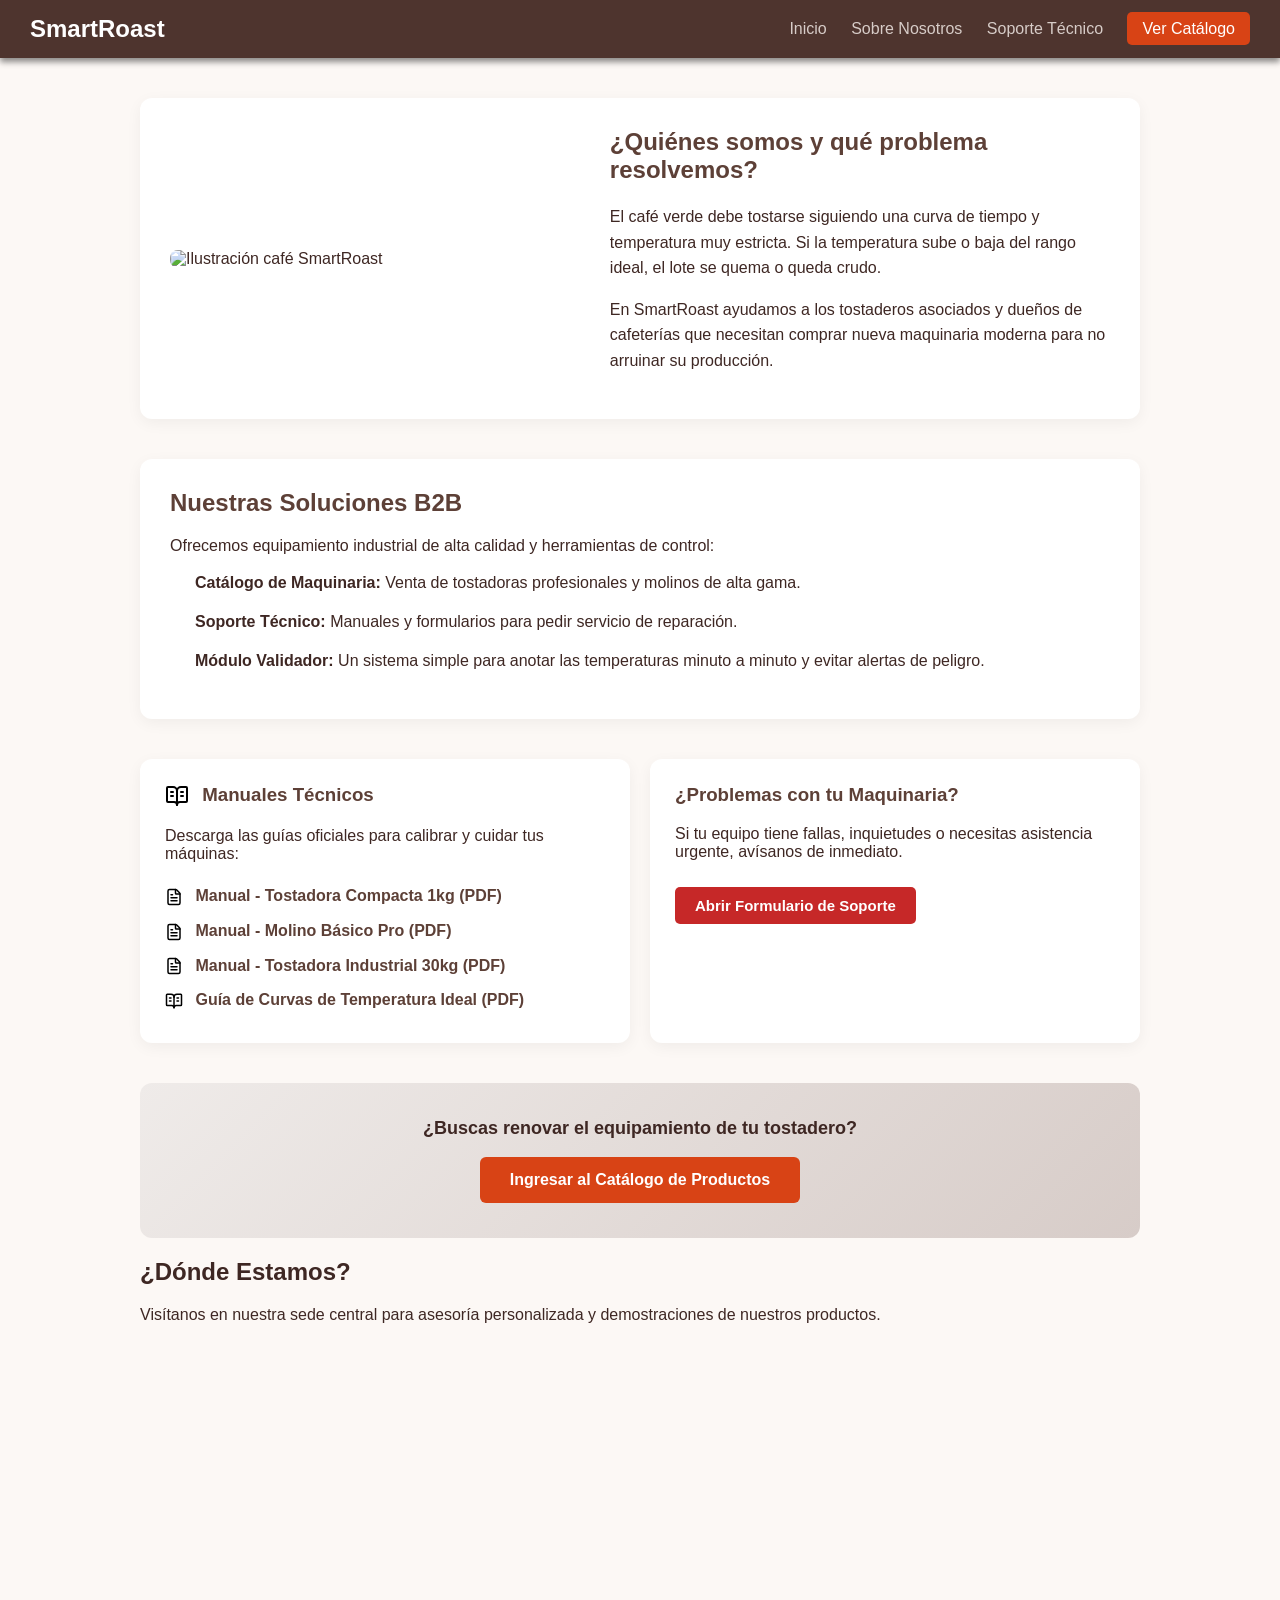
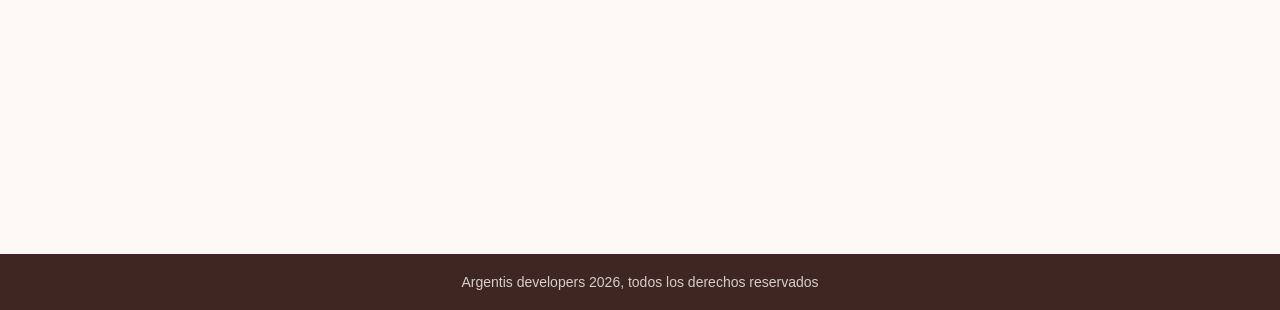
==== index.html @ 50609e7e "Merge pull request #20 from ivoferrermaster/enzo/dev" ====
<!DOCTYPE html>
<html lang="es">
<head>
    <meta charset="UTF-8">
    <meta name="viewport" content="width=device-width, initial-scale=1.0">
    <title>SmartRoast - Equipamiento B2B</title>
    <link rel="stylesheet" href="style/style.css">
    <link rel="stylesheet" href="Assets/components/comp.css">
</head>
<body>

    <div id="header-container"></div>

    <main class="contenedor-principal">
        <section class="caja-bienvenida" id="sobre-nosotros">
            <img src="../Assets/img/ilustracion.jpg" alt="Ilustración café SmartRoast">
            <div class="texto-bienvenida">
                <h2>¿Quiénes somos y qué problema resolvemos?</h2>
                <p>El café verde debe tostarse siguiendo una curva de tiempo y temperatura muy estricta. Si la temperatura sube o baja del rango ideal, el lote se quema o queda crudo.</p>
                <p>En SmartRoast ayudamos a los tostaderos asociados y dueños de cafeterías que necesitan comprar nueva maquinaria moderna para no arruinar su producción.</p>
            </div>
        </section>

        <section class="caja-soluciones">
            <h2>Nuestras Soluciones B2B</h2>
            <p>Ofrecemos equipamiento industrial de alta calidad y herramientas de control:</p>
            <ul class="lista-cafe">
                <li><b>Catálogo de Maquinaria:</b> Venta de tostadoras profesionales y molinos de alta gama.</li>
                <li><b>Soporte Técnico:</b> Manuales y formularios para pedir servicio de reparación.</li>
                <li><b>Módulo Validador:</b> Un sistema simple para anotar las temperaturas minuto a minuto y evitar alertas de peligro.</li>
            </ul>
        </section>

        <div class="fila-doble" id="soporte">
            <section class="caja-mediana">
                <h3>
                    <img src="Assets/svg/book-open.svg" class="icono-titulo" alt="Ícono Manuales"> 
                    Manuales Técnicos
                </h3>
                <p>Descarga las guías oficiales para calibrar y cuidar tus máquinas:</p>
                
                <a href="Assets/docs/manual_tostadora_1kg.pdf" download="Manual_Tostadora_Compacta_1kg.pdf" class="link-descarga">
                    <img src="Assets/svg/file-text.svg" class="icono-link" alt="Ícono Documento"> Manual - Tostadora Compacta 1kg (PDF)
                </a>
                <a href="Assets/docs/manual_molino_basico.pdf" download="Manual_Molino_Basico_Pro.pdf" class="link-descarga">
                    <img src="Assets/svg/file-text.svg" class="icono-link" alt="Ícono Documento"> Manual - Molino Básico Pro (PDF)
                </a>
                <a href="Assets/docs/manual_tostadora_30kg.pdf" download="Manual_Tostadora_Industrial_30kg.pdf" class="link-descarga">
                    <img src="Assets/svg/file-text.svg" class="icono-link" alt="Ícono Documento"> Manual - Tostadora Industrial 30kg (PDF)
                </a>
                <a href="Assets/docs/guia_curvas_tueste.pdf" download="Guia_Curvas_Tueste_Ideal.pdf" class="link-descarga">
                    <img src="Assets/svg/book-open.svg" class="icono-link" alt="Ícono Guía"> Guía de Curvas de Temperatura Ideal (PDF)
                </a>
            </section>

            <section class="caja-mediana">
                <h3>¿Problemas con tu Maquinaria?</h3>
                <p>Si tu equipo tiene fallas, inquietudes o necesitas asistencia urgente, avísanos de inmediato.</p>
                <a href="views/soporte.html">
                    <button class="boton-rojo">Abrir Formulario de Soporte</button>
                </a>
            </section>
        </div>

        <section class="caja-inferior">
            <p>¿Buscas renovar el equipamiento de tu tostadero?</p>
            <a href="views/catalogo.html">
                <button class="boton-naranja">Ingresar al Catálogo de Productos</button>
            </a>
        </section>
         <section id ="Ubicacion">
            <h2>¿Dónde Estamos?</h2>
            <p>Visítanos en nuestra sede central para asesoría personalizada y demostraciones de nuestros productos.</p>
           
              <iframe src="https://www.google.com/maps/embed?pb=!1m18!1m12!1m3!1d3377.175160514869!2d-64.10643972501724!3d-32.172551033211626!2m3!1f0!2f0!3f0!3m2!1i1024!2i768!4f13.1!3m3!1m2!1s0x95cd6f26560ee225%3A0x864308f0a1cb0326!2sHilario%20Cuadros%20443%2C%20X5850%20R%C3%ADo%20Tercero%2C%20C%C3%B3rdoba!5e0!3m2!1ses!2sar!4v1781736640320!5m2!1ses!2sar" width="600" height="450" style="border:0;" allowfullscreen="" loading="lazy" referrerpolicy="no-referrer-when-downgrade"></iframe>
            
        </section>
    </main>

    <div id="footer-container"></div>

    <script src="script.js"></script>
    <script>
        inyectarComponente('header-container', 'Assets/components/headerout.html');
        inyectarComponente('footer-container', 'Assets/components/footer.html');
    </script>
</body>
</html>
---- style/style.css ----
body {
    font-family: 'Segoe UI', Tahoma, Geneva, Verdana, sans-serif;
    margin: 0;
    padding: 0;
    background-color: #fcf8f5;
    color: #3e2723;
}

.contenedor-principal {
    max-width: 1000px;
    margin: 40px auto;
    padding: 0 20px;
}

.icono-titulo {
    width: 24px;
    height: 24px;
    vertical-align: middle; 
    margin-right: 8px;     
}

.icono-link {
    width: 18px;
    height: 18px;
    vertical-align: middle;
    margin-right: 8px;      
}

.caja-bienvenida {
    display: flex;
    align-items: center;
    gap: 40px;
    background-color: white;
    padding: 30px;
    border-radius: 12px;
    box-shadow: 0 4px 15px rgba(0,0,0,0.05);
    margin-bottom: 40px;
}
.caja-bienvenida img {
    max-width: 400px;
    width: 100%;
    height: auto;
    border-radius: 8px;
}

.caja-inferior {
    text-align: center;
    background: linear-gradient(135deg, #efebe9 0%, #d7ccc8 100%);
    padding: 35px;
    border-radius: 12px;
}
.caja-inferior p {
    font-size: 18px;
    font-weight: bold;
    margin-top: 0;
}

.caja-mediana {
    flex: 1;
    background-color: white;
    padding: 25px;
    border-radius: 12px;
    box-shadow: 0 4px 15px rgba(0,0,0,0.05);
}

.texto-bienvenida h2, .caja-soluciones h2, .caja-mediana h3 {
    margin-top: 0;
    color: #5d4037;
}

.texto-bienvenida p {
    line-height: 1.6;
    font-size: 16px;
}
.caja-soluciones {
    background-color: white;
    padding: 30px;
    border-radius: 12px;
    box-shadow: 0 4px 15px rgba(0,0,0,0.05);
    margin-bottom: 40px;
}

.lista-cafe {
    list-style: none;
    padding: 0;
}
.lista-cafe li {
    margin-bottom: 15px;
    padding-left: 25px;
    line-height: 1.5;
}

.link-descarga {
    display: block;
    color: #5d4037;
    padding: 8px 0;
    text-decoration: none;
    font-weight: bold;
}

.link-descarga:hover {
    color: #d84315;
}

.fila-doble {
    display: flex;
    gap: 20px;
    margin-bottom: 40px;
}

.titulo, .centrar-texto {
    text-align: center;
    margin-top: 0;
}
.subtitulo {
    text-align: center;
    color: #5d4037;
    margin-bottom: 40px;
}

.boton-naranja {
    background-color: #d84315;
    color: white;
    border: none;
    padding: 14px 30px;
    font-size: 16px;
    font-weight: bold;
    border-radius: 6px;
    cursor: pointer;
}

.boton-naranja:hover {
    background-color: #bf360c;
}

.boton-rojo {
    background-color: #c62828;
    color: white;
    border: none;
    padding: 10px 20px;
    font-size: 15px;
    font-weight: bold;
    border-radius: 5px;
    cursor: pointer;
    margin-top: 10px;
}
.boton-rojo:hover {
    background-color: #b71c1c;
}
---- Assets/components/comp.css ----
.barra-superior {
    background-color: #4e342e;
    color: white;
    padding: 15px 30px;
    display: flex;
    justify-content: space-between;
    align-items: center;
    box-shadow: 0 4px 6px rgba(0, 0, 0, 0.452);
}
.marca {
    display: flex;
    align-items: center;
    gap: 15px;
}
.marca img {
    width: 50px;
    height: auto;
}
.marca h1 {
    margin: 0;
    font-size: 24px;
}
.menu a {
    color: #d7ccc8;
    text-decoration: none;
    margin-left: 20px;
    font-weight: 500;
}
.menu a:hover {
    color: white;
}
.menu-boton {
    background-color: #d84315;
    color: white !important;
    padding: 8px 15px;
    border-radius: 5px;
}
.pie-pagina {
    background-color: #3e2723;
    color: #d7ccc8;
    text-align: center;
    padding: 20px;
    margin-top: 60px;
    font-size: 14px;
}
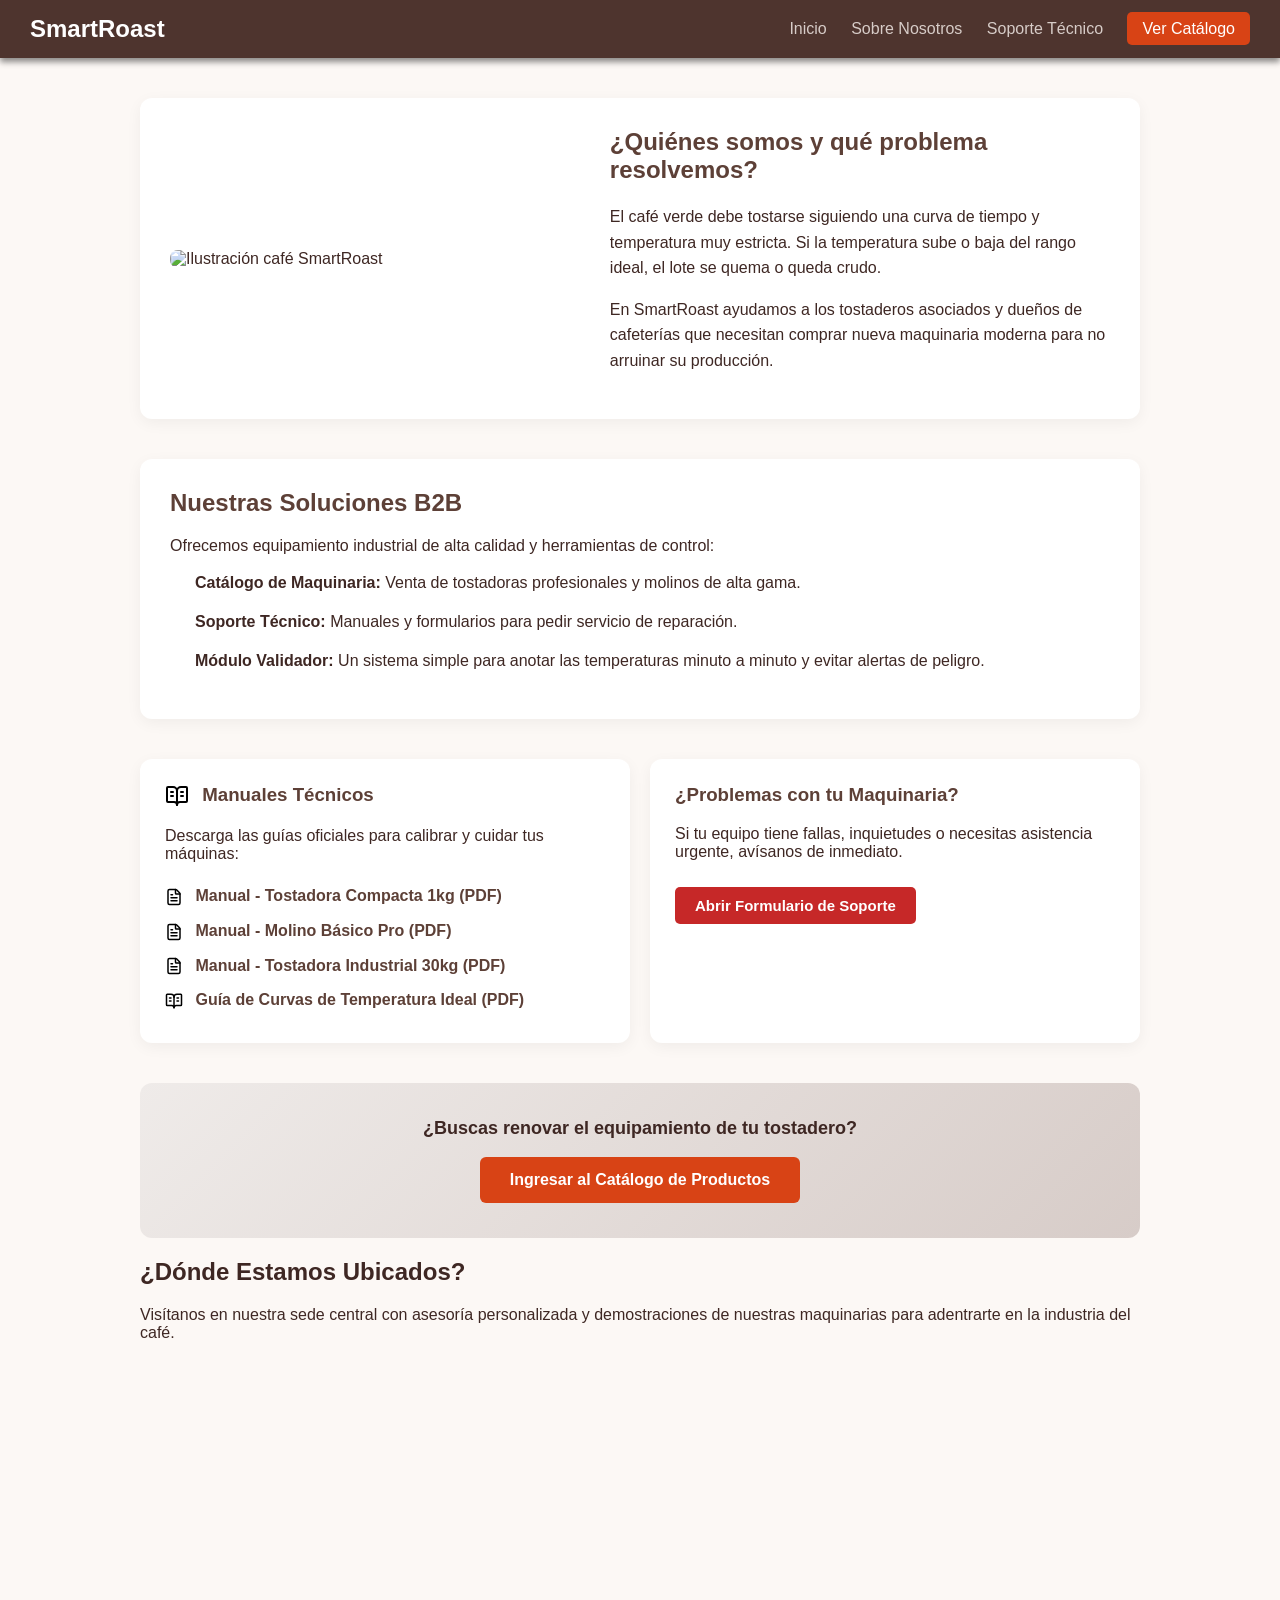
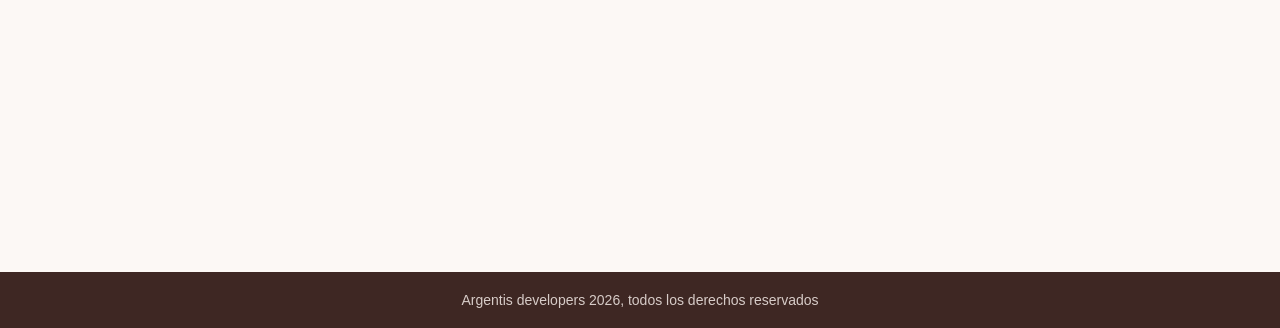
==== commit 12c7884d: "task-413: add: se embebio mapa de la supuesta ubicacion de la sede" ====
--- a/index.html
+++ b/index.html
@@ -13,7 +13,7 @@
 
     <main class="contenedor-principal">
         <section class="caja-bienvenida" id="sobre-nosotros">
-            <img src="../Assets/img/ilustracion.jpg" alt="Ilustración café SmartRoast">
+            <img src="Assets/img/ilustracion.jpg" alt="Ilustración café SmartRoast">
             <div class="texto-bienvenida">
                 <h2>¿Quiénes somos y qué problema resolvemos?</h2>
                 <p>El café verde debe tostarse siguiendo una curva de tiempo y temperatura muy estricta. Si la temperatura sube o baja del rango ideal, el lote se quema o queda crudo.</p>
@@ -69,8 +69,8 @@
             </a>
         </section>
          <section id ="Ubicacion">
-            <h2>¿Dónde Estamos?</h2>
-            <p>Visítanos en nuestra sede central para asesoría personalizada y demostraciones de nuestros productos.</p>
+            <h2>¿Dónde Estamos Ubicados?</h2>
+            <p>Visítanos en nuestra sede central con asesoría personalizada y demostraciones de nuestras maquinarias para adentrarte en la industria del café.</p>
            
               <iframe src="https://www.google.com/maps/embed?pb=!1m18!1m12!1m3!1d3377.175160514869!2d-64.10643972501724!3d-32.172551033211626!2m3!1f0!2f0!3f0!3m2!1i1024!2i768!4f13.1!3m3!1m2!1s0x95cd6f26560ee225%3A0x864308f0a1cb0326!2sHilario%20Cuadros%20443%2C%20X5850%20R%C3%ADo%20Tercero%2C%20C%C3%B3rdoba!5e0!3m2!1ses!2sar!4v1781736640320!5m2!1ses!2sar" width="600" height="450" style="border:0;" allowfullscreen="" loading="lazy" referrerpolicy="no-referrer-when-downgrade"></iframe>
             
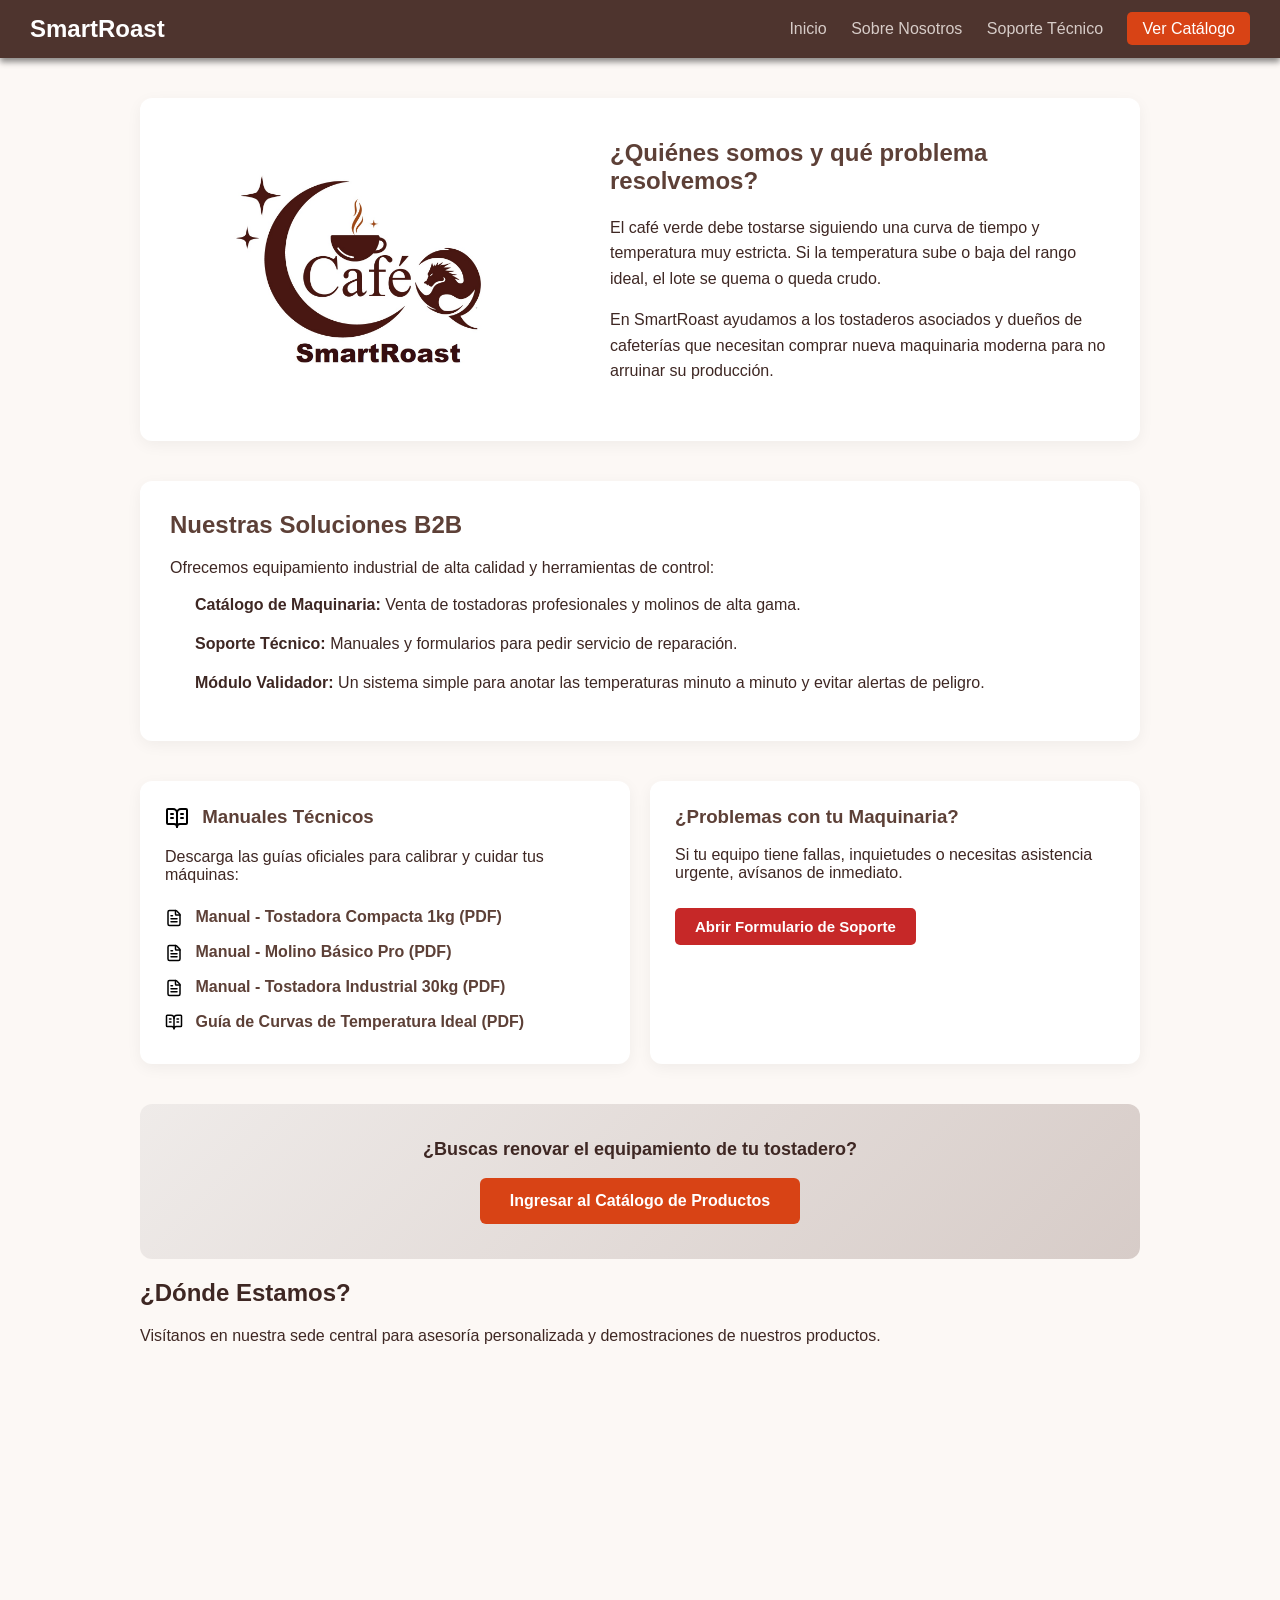
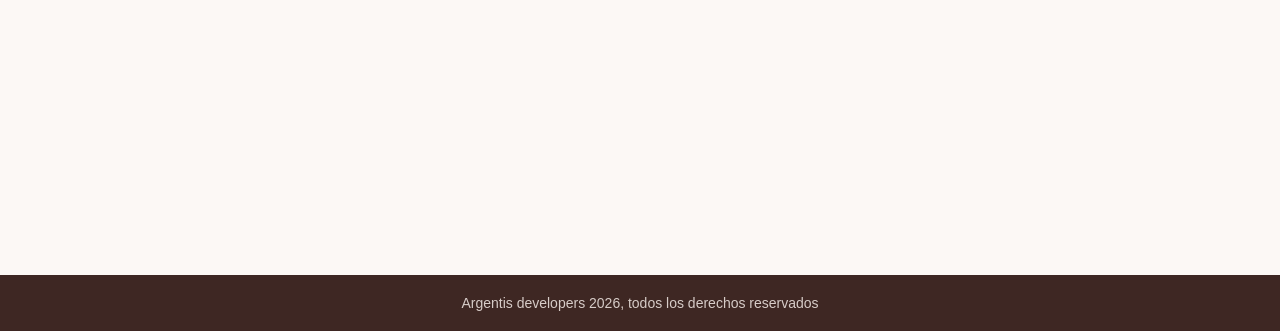
==== commit 32cc2684: "Merge branch 'main' into bruno/dev" ====
--- a/index.html
+++ b/index.html
@@ -13,7 +13,7 @@
 
     <main class="contenedor-principal">
         <section class="caja-bienvenida" id="sobre-nosotros">
-            <img src="Assets/img/ilustracion.jpg" alt="Ilustración café SmartRoast">
+            <img src="../Assets/img/ilustracion.jpg" alt="Ilustración café SmartRoast">
             <div class="texto-bienvenida">
                 <h2>¿Quiénes somos y qué problema resolvemos?</h2>
                 <p>El café verde debe tostarse siguiendo una curva de tiempo y temperatura muy estricta. Si la temperatura sube o baja del rango ideal, el lote se quema o queda crudo.</p>
@@ -69,8 +69,8 @@
             </a>
         </section>
          <section id ="Ubicacion">
-            <h2>¿Dónde Estamos Ubicados?</h2>
-            <p>Visítanos en nuestra sede central con asesoría personalizada y demostraciones de nuestras maquinarias para adentrarte en la industria del café.</p>
+            <h2>¿Dónde Estamos?</h2>
+            <p>Visítanos en nuestra sede central para asesoría personalizada y demostraciones de nuestros productos.</p>
            
               <iframe src="https://www.google.com/maps/embed?pb=!1m18!1m12!1m3!1d3377.175160514869!2d-64.10643972501724!3d-32.172551033211626!2m3!1f0!2f0!3f0!3m2!1i1024!2i768!4f13.1!3m3!1m2!1s0x95cd6f26560ee225%3A0x864308f0a1cb0326!2sHilario%20Cuadros%20443%2C%20X5850%20R%C3%ADo%20Tercero%2C%20C%C3%B3rdoba!5e0!3m2!1ses!2sar!4v1781736640320!5m2!1ses!2sar" width="600" height="450" style="border:0;" allowfullscreen="" loading="lazy" referrerpolicy="no-referrer-when-downgrade"></iframe>
             
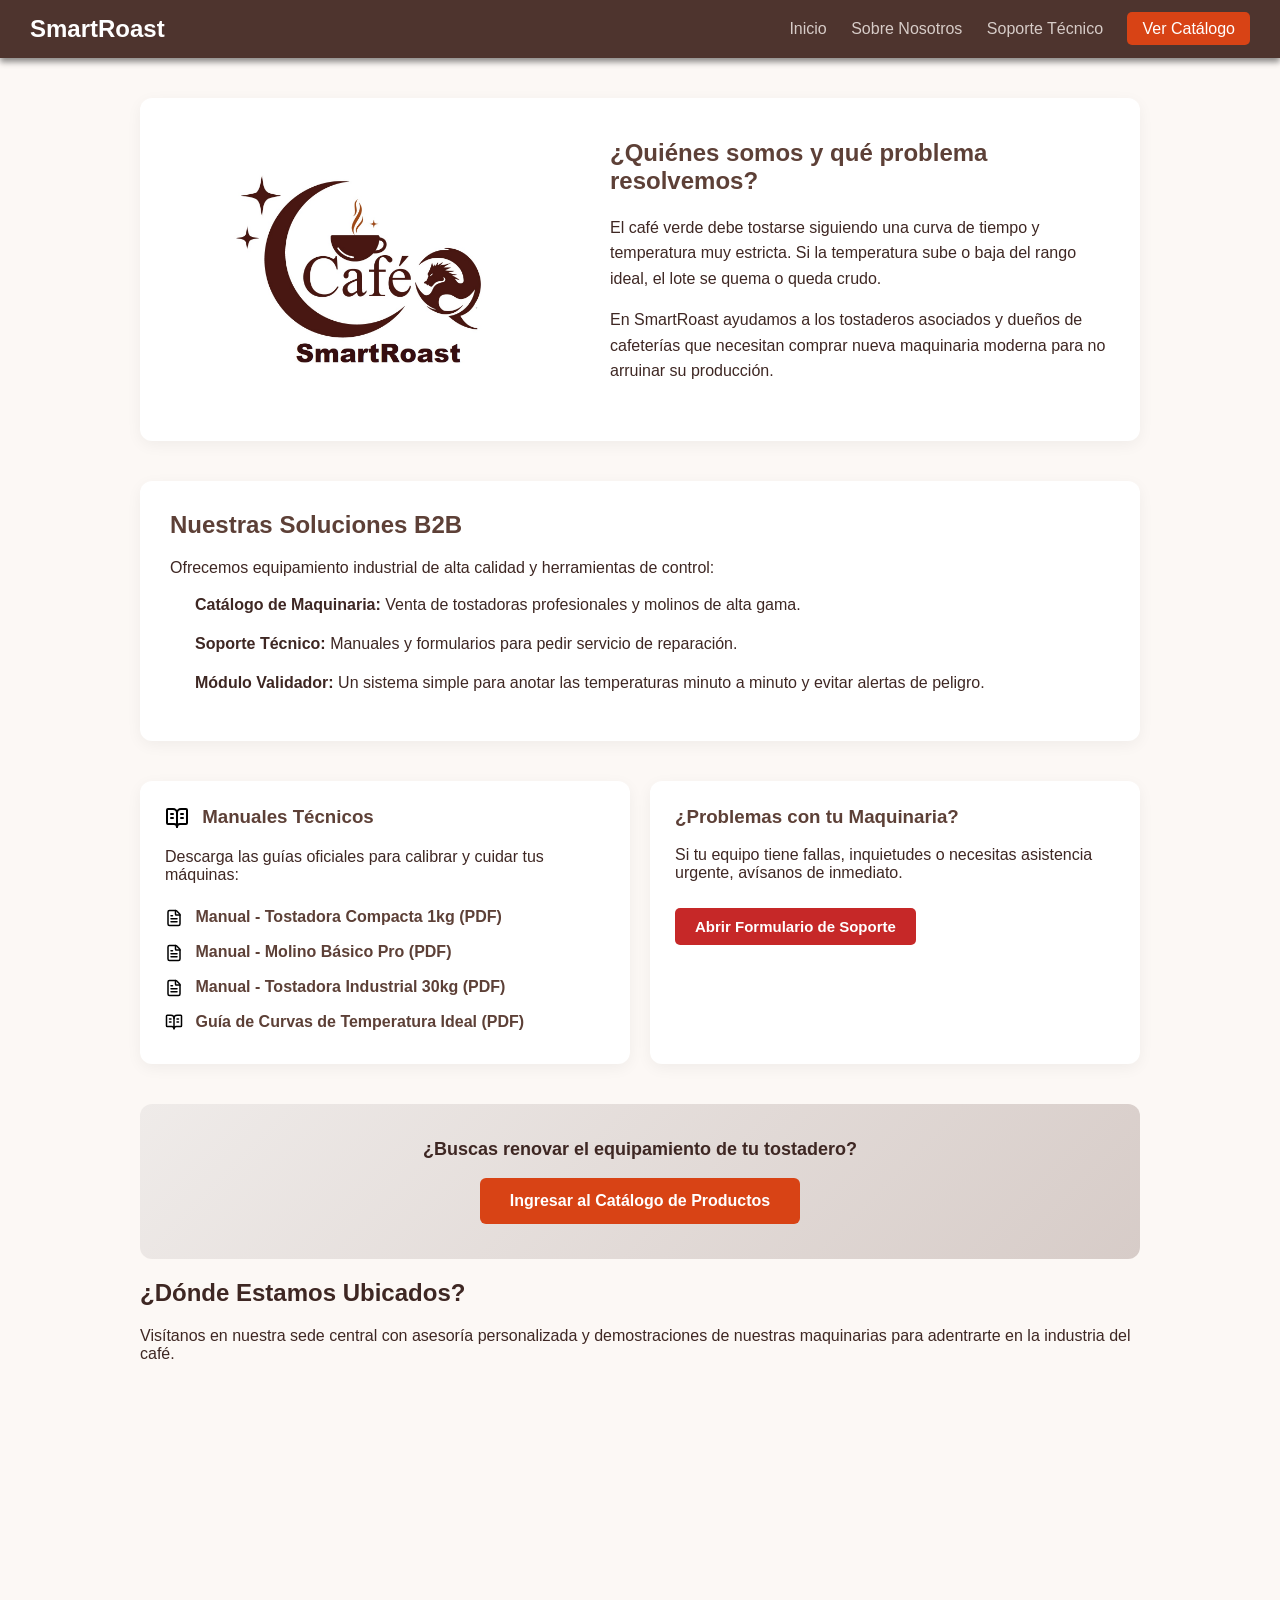
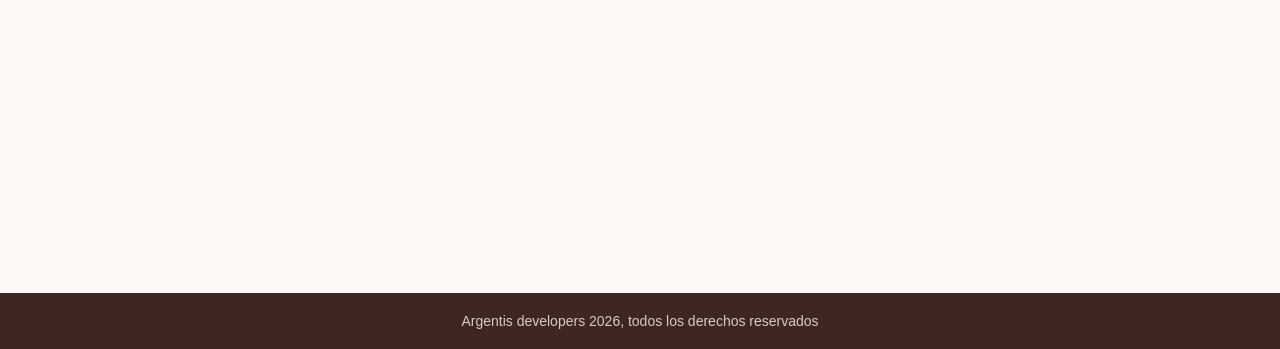
==== commit 2cd6fb51: "Merge pull request #23 from ivoferrermaster/enzo/dev task-413: add: se embebio mapa de la supuesta u" ====
--- a/index.html
+++ b/index.html
@@ -69,8 +69,8 @@
             </a>
         </section>
          <section id ="Ubicacion">
-            <h2>¿Dónde Estamos?</h2>
-            <p>Visítanos en nuestra sede central para asesoría personalizada y demostraciones de nuestros productos.</p>
+            <h2>¿Dónde Estamos Ubicados?</h2>
+            <p>Visítanos en nuestra sede central con asesoría personalizada y demostraciones de nuestras maquinarias para adentrarte en la industria del café.</p>
            
               <iframe src="https://www.google.com/maps/embed?pb=!1m18!1m12!1m3!1d3377.175160514869!2d-64.10643972501724!3d-32.172551033211626!2m3!1f0!2f0!3f0!3m2!1i1024!2i768!4f13.1!3m3!1m2!1s0x95cd6f26560ee225%3A0x864308f0a1cb0326!2sHilario%20Cuadros%20443%2C%20X5850%20R%C3%ADo%20Tercero%2C%20C%C3%B3rdoba!5e0!3m2!1ses!2sar!4v1781736640320!5m2!1ses!2sar" width="600" height="450" style="border:0;" allowfullscreen="" loading="lazy" referrerpolicy="no-referrer-when-downgrade"></iframe>
             
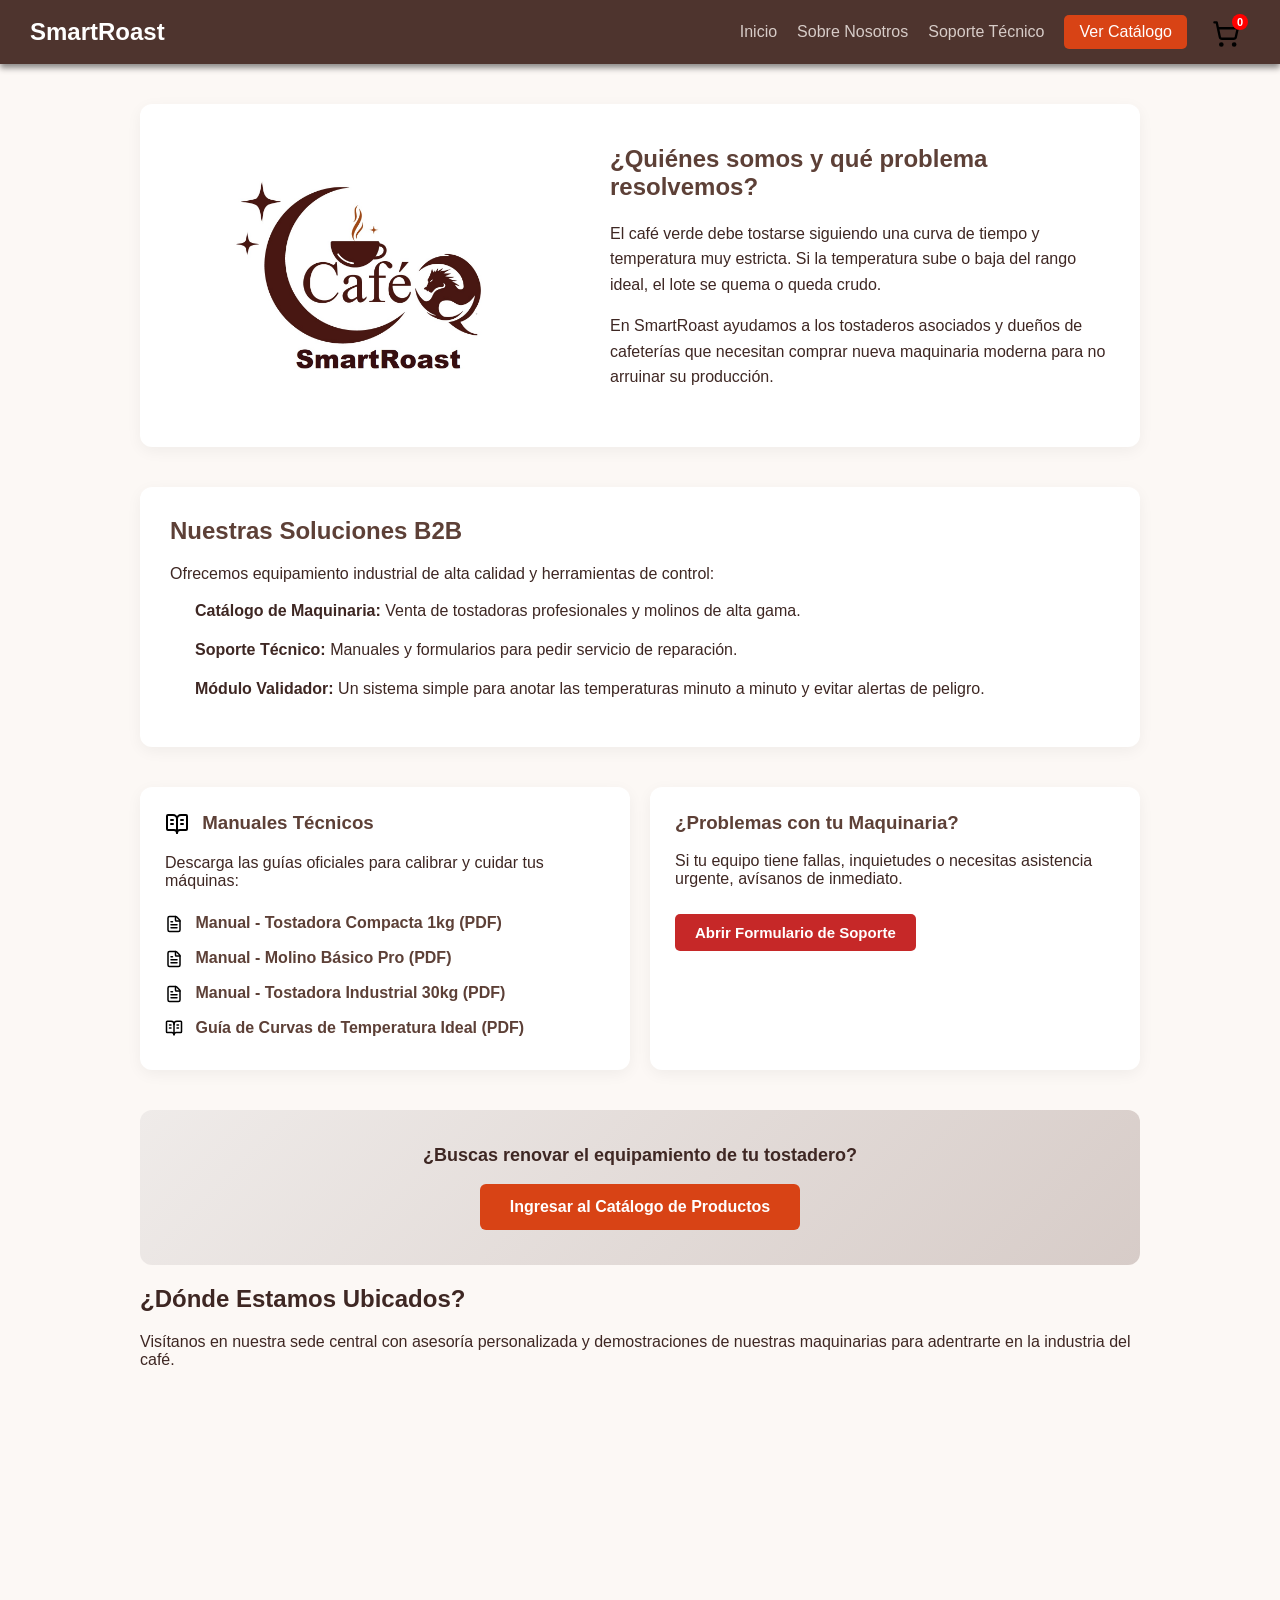
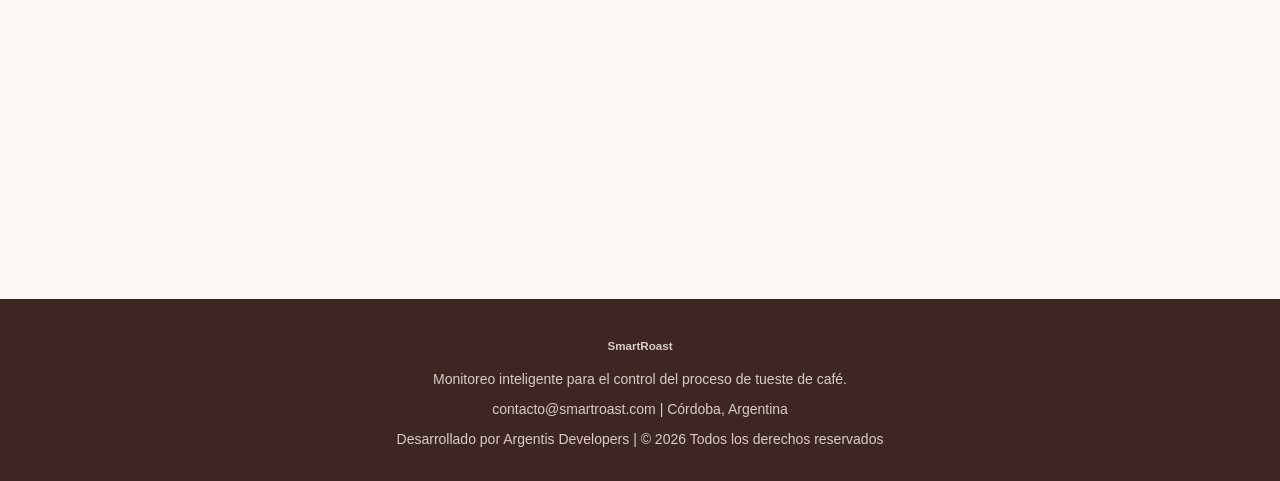
==== commit 20e0d979: "Task-417: Add: Se agregó funcionalidad al carrito y un archivo carrito.js" ====
--- a/index.html
+++ b/index.html
@@ -6,6 +6,7 @@
     <title>SmartRoast - Equipamiento B2B</title>
     <link rel="stylesheet" href="style/style.css">
     <link rel="stylesheet" href="Assets/components/comp.css">
+    <link rel="stylesheet" href="../style/Carrito.css">
 </head>
 <body>
 
--- a/Assets/components/comp.css
+++ b/Assets/components/comp.css
@@ -20,10 +20,15 @@
     margin: 0;
     font-size: 24px;
 }
+.menu{
+    display: flex;
+    align-items: center;
+    gap: 20px;
+}
 .menu a {
     color: #d7ccc8;
     text-decoration: none;
-    margin-left: 20px;
+    margin-left: 0px;
     font-weight: 500;
 }
 .menu a:hover {
--- a/style/Carrito.css
+++ b/style/Carrito.css
@@ -0,0 +1,127 @@
+.icono-carrito{
+    position: fixed;
+    top: 2px;
+    right: 10px;
+    background: #b22222;
+    color: white;
+    padding: 10px 15px;
+    border-radius: 30px;
+    cursor: pointer;
+    z-index: 1000;
+}
+
+.btn-carrito{
+    width: 62%;
+    margin-top: 10px;
+    background: #c62828;
+    color: white;
+    font-size: 15px;
+    font-weight: bold;
+    border: none;
+    padding: 10px;
+    cursor: pointer;
+    border-radius: 5px;
+}
+
+.carrito-header{
+    display:flex;
+    justify-content:space-between;
+    align-items:center;
+}
+
+#lista-carrito{
+    list-style:none;
+    padding:0;
+}
+
+#lista-carrito li{
+    padding:10px 0;
+    border-bottom:1px solid #ddd;
+}
+.icono-carrito{
+    position:relative;
+    display: flex;
+    align-items: center;
+    cursor: pointer;
+    background: transparent;
+    padding: 0;
+    margin-left: 15px;
+}
+
+.icono-carrito img{
+    width: 28px;
+    height: 28px;
+    background: transparent;
+}
+
+#contador-carrito{
+    position: absolute;
+    top: -6px;
+    right: -8px;
+    background: red;
+    color: white;
+    border-radius: 50%;
+    width: 16px;
+    height: 16px;
+    font-size: 11px;
+    display: flex;
+    justify-content: center;
+    align-items: center;
+    font-weight: bold;
+}
+.barra-superior{
+    display: flex;
+    justify-content: space-between;
+    align-items: center;
+}
+.carrito{
+    display: none;
+    position: fixed;
+    inset: 0;
+    background: rgba(0,0,0,.5);
+
+    justify-content: center;
+    align-items: center;
+
+    z-index: 1000;
+}
+
+.carrito-contenido{
+    width: 500px;
+    background: white;
+    border-radius: 10px;
+    padding: 20px;
+    max-height: 80vh;
+    overflow-y: auto;
+}
+
+.carrito-header{
+    display: flex;
+    justify-content: space-between;
+    align-items: center;
+}
+
+.carrito-header button{
+    background: red;
+    color: white;
+    border: none;
+    padding: 8px 12px;
+    cursor: pointer;
+}
+
+#lista-carrito{
+    margin-top:20px;
+    list-style:none;
+    padding:0;
+}
+
+#lista-carrito li{
+    padding:10px;
+    border-bottom:1px solid #ddd;
+}
+.btn-eliminar{
+    background: none;
+    border: none;
+    cursor: pointer;
+    font-size: 20px;
+}
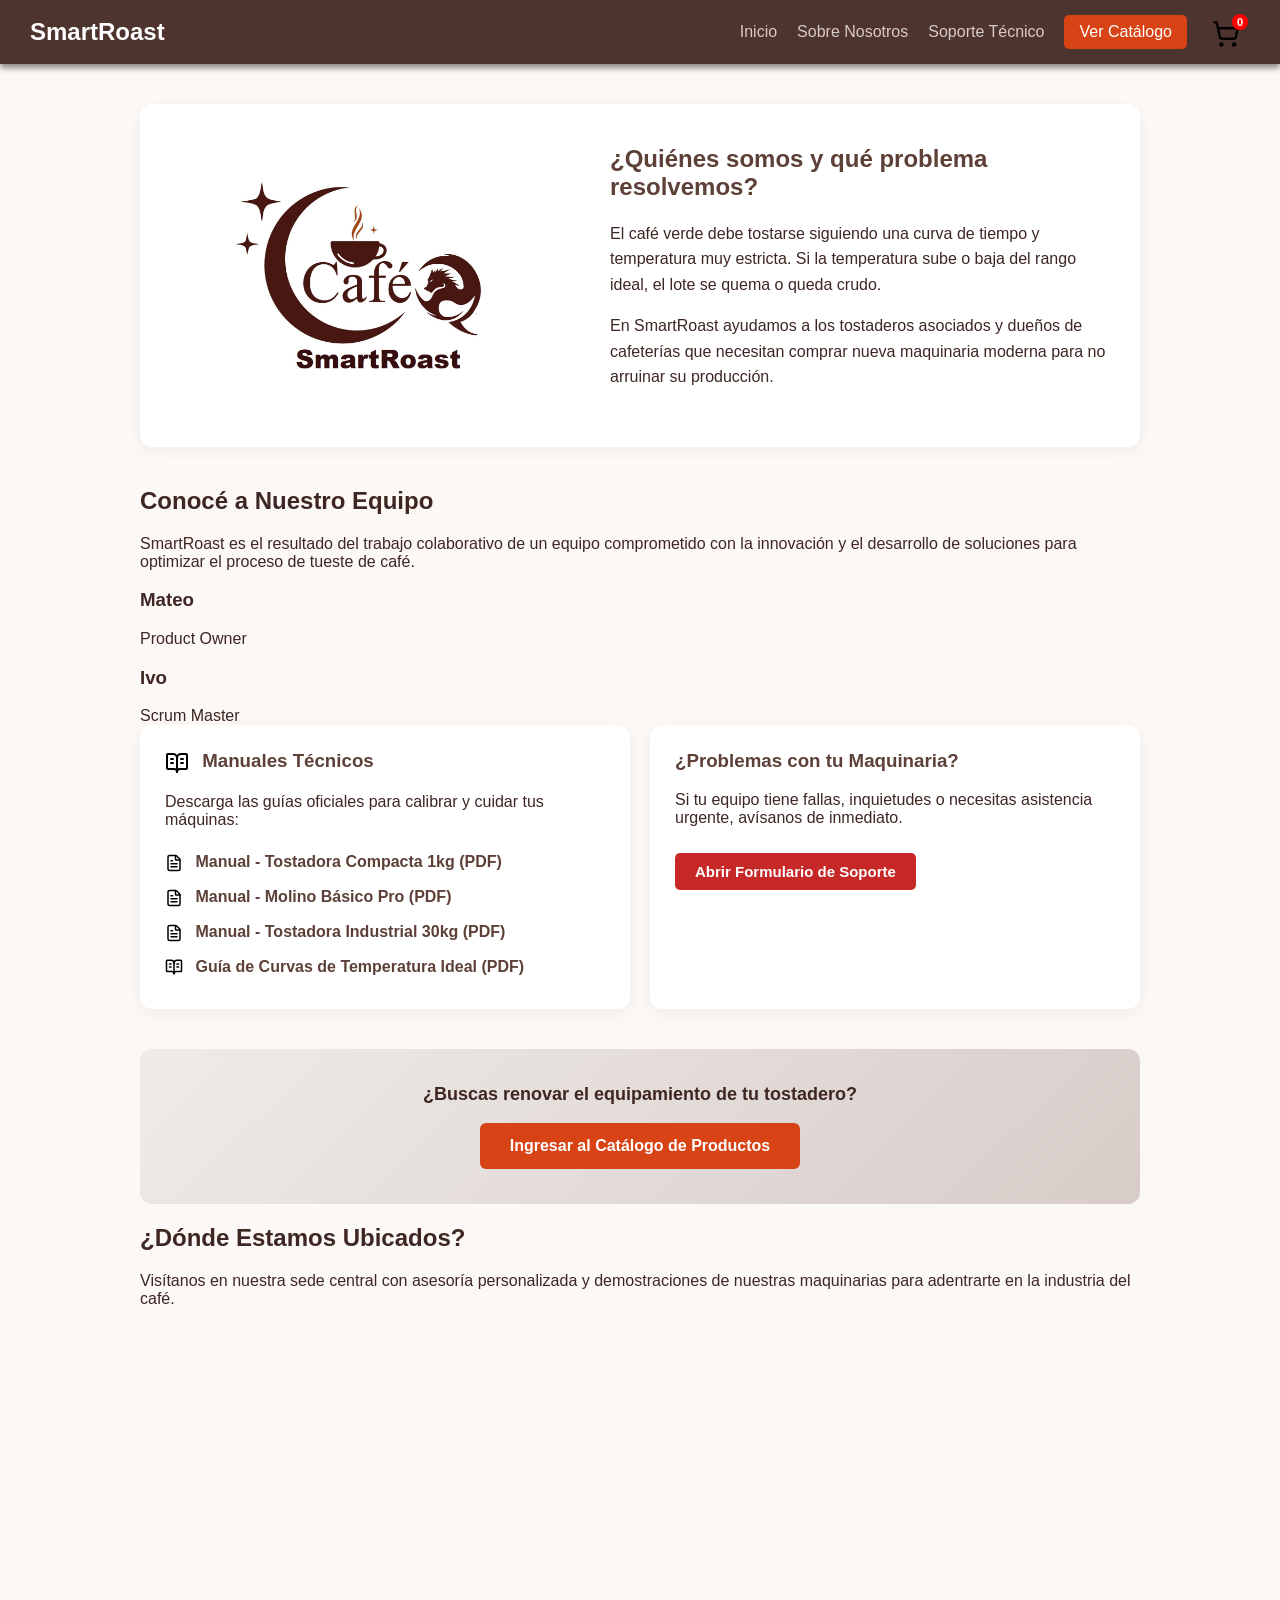
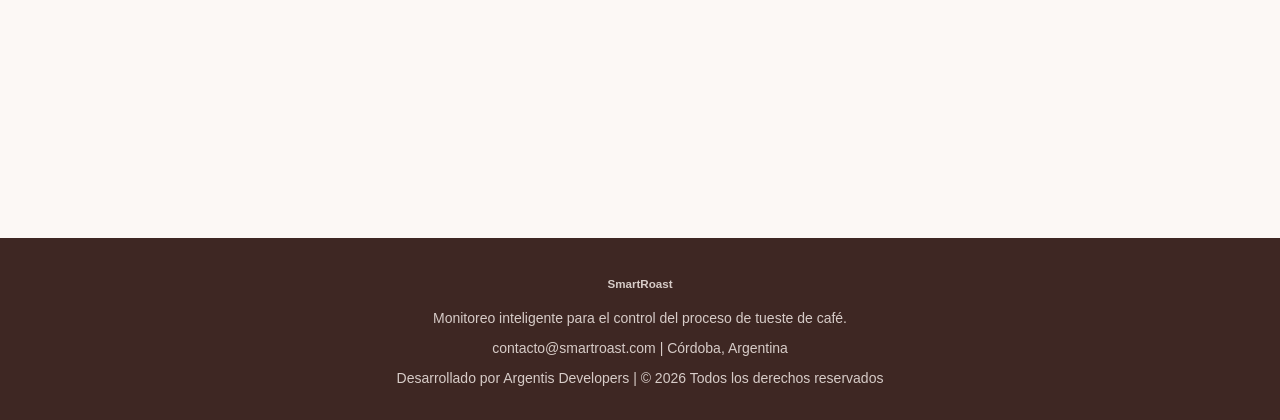
==== commit 09dd8c39: "task-418: add: se creo nueva seccion dentro de ind" ====
--- a/index.html
+++ b/index.html
@@ -21,17 +21,31 @@
                 <p>En SmartRoast ayudamos a los tostaderos asociados y dueños de cafeterías que necesitan comprar nueva maquinaria moderna para no arruinar su producción.</p>
             </div>
         </section>
+        
+        
+        <section class="caja-equipo">
+    <h2>Conocé a Nuestro Equipo</h2>
 
-        <section class="caja-soluciones">
-            <h2>Nuestras Soluciones B2B</h2>
-            <p>Ofrecemos equipamiento industrial de alta calidad y herramientas de control:</p>
-            <ul class="lista-cafe">
-                <li><b>Catálogo de Maquinaria:</b> Venta de tostadoras profesionales y molinos de alta gama.</li>
-                <li><b>Soporte Técnico:</b> Manuales y formularios para pedir servicio de reparación.</li>
-                <li><b>Módulo Validador:</b> Un sistema simple para anotar las temperaturas minuto a minuto y evitar alertas de peligro.</li>
-            </ul>
-        </section>
+    <p>
+        SmartRoast es el resultado del trabajo colaborativo de un equipo
+        comprometido con la innovación y el desarrollo de soluciones para
+        optimizar el proceso de tueste de café.
+    </p>
 
+    <div class="fila-superior">
+        <div class="team-card">
+            <h3>Mateo</h3>
+            <span>Product Owner</span>
+        </div>
+    </div>
+
+    <div class="fila-superior">
+        <div class="team-card">
+            <h3>Ivo</h3>
+            <span>Scrum Master</span>
+        </div>
+    </div>
+</section>
         <div class="fila-doble" id="soporte">
             <section class="caja-mediana">
                 <h3>
--- a/Assets/components/comp.css
+++ b/Assets/components/comp.css
@@ -40,6 +40,14 @@
     padding: 8px 15px;
     border-radius: 5px;
 }
+
+.menu-boton:hover{
+    background-color: #d84215c4;
+    border-left: 5px solid #d84315;
+    transform: translateX(1px);
+    box-shadow: 0 4px 10px rgba(0, 0, 0, 0.15);
+
+}
 .pie-pagina {
     background-color: #3e2723;
     color: #d7ccc8;
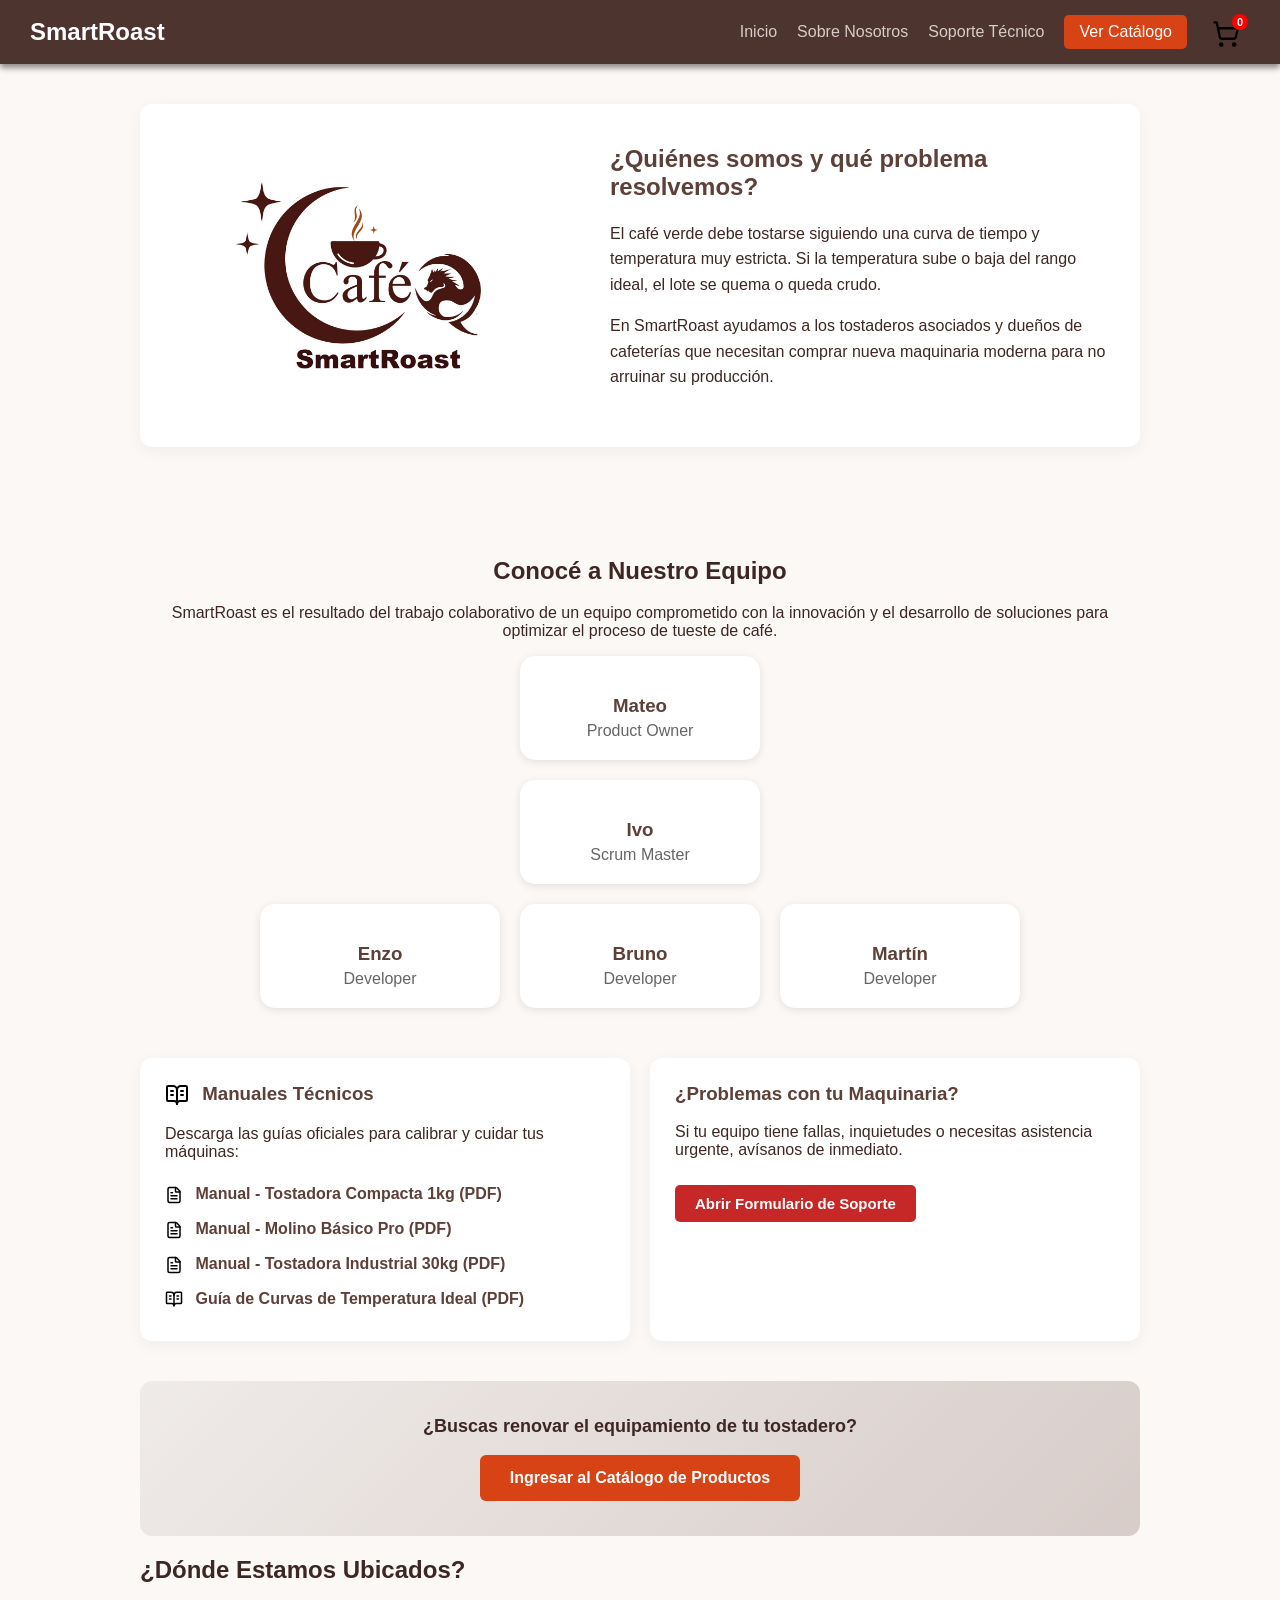
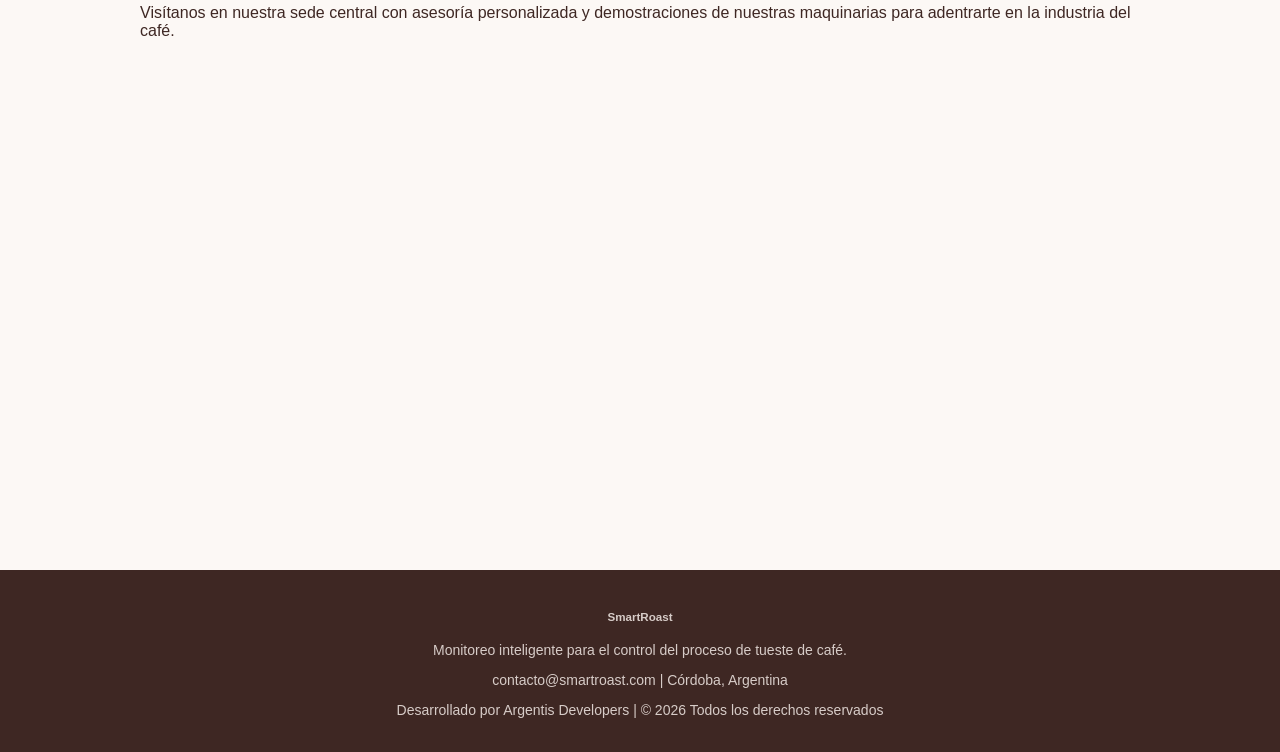
==== commit 7cd23475: "task-420: add: complete las cards del equipo con el css" ====
--- a/index.html
+++ b/index.html
@@ -43,6 +43,23 @@
         <div class="team-card">
             <h3>Ivo</h3>
             <span>Scrum Master</span>
+        </div>
+    </div>
+
+    <div class="team-container">
+        <div class="team-card">
+            <h3>Enzo</h3>
+            <span>Developer</span>
+        </div>
+
+        <div class="team-card">
+            <h3>Bruno</h3>
+            <span>Developer</span>
+        </div>
+
+        <div class="team-card">
+            <h3>Martín</h3>
+            <span>Developer</span>
         </div>
     </div>
 </section>
--- a/style/style.css
+++ b/style/style.css
@@ -147,3 +147,38 @@
 .boton-rojo:hover {
     background-color: #b71c1c;
 }
+
+.caja-equipo{
+    text-align: center;
+    padding: 50px 20px;
+}
+
+.fila-superior{
+    display: flex;
+    justify-content: center;
+    margin-bottom: 20px;
+}
+
+.team-container{
+    display: flex;
+    justify-content: center;
+    gap: 20px;
+    flex-wrap: wrap;
+}
+
+.team-card{
+    background: white;
+    width: 200px;
+    padding: 20px;
+    border-radius: 15px;
+    box-shadow: 0 2px 8px rgba(0,0,0,0.1);
+}
+
+.team-card h3{
+    margin-bottom: 5px;
+    color: #5d4037;
+}
+
+.team-card span{
+    color: #666;
+}
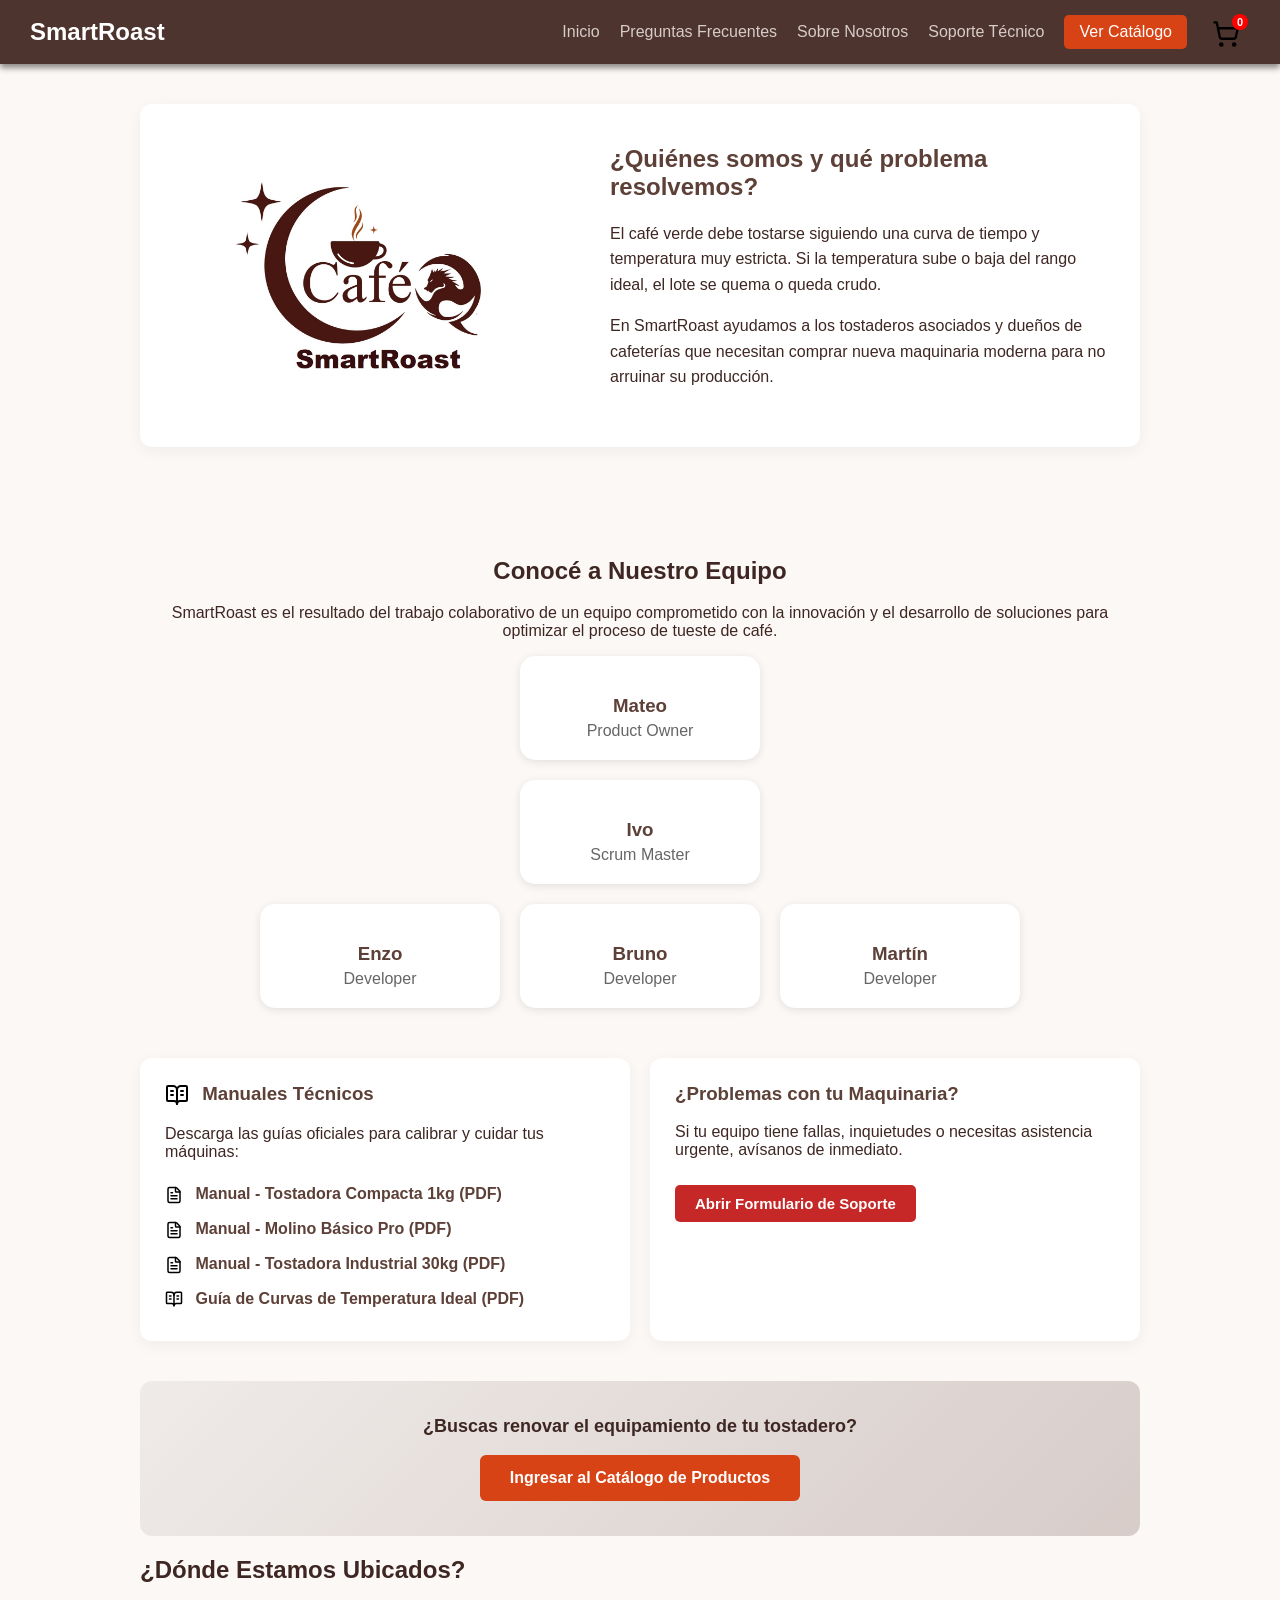
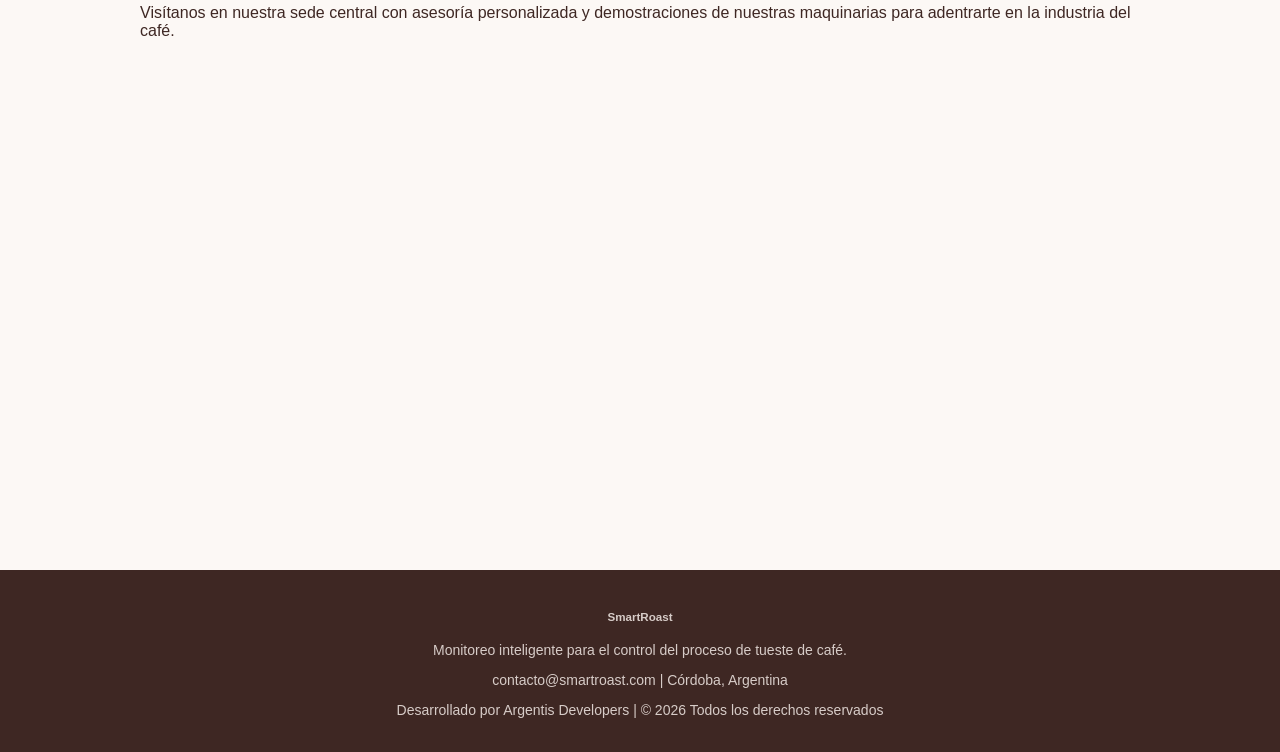
==== commit 77c4109e: "Task-021: Add: ultimacion de retoques" ====
--- a/index.html
+++ b/index.html
@@ -24,45 +24,45 @@
         
         
         <section class="caja-equipo">
-    <h2>Conocé a Nuestro Equipo</h2>
+            <h2>Conocé a Nuestro Equipo</h2>
+                <p>
+                    SmartRoast es el resultado del trabajo colaborativo de un equipo
+                    comprometido con la innovación y el desarrollo de soluciones para
+                    optimizar el proceso de tueste de café.
+                </p>
 
-    <p>
-        SmartRoast es el resultado del trabajo colaborativo de un equipo
-        comprometido con la innovación y el desarrollo de soluciones para
-        optimizar el proceso de tueste de café.
-    </p>
+            <div class="fila-superior">
+                <div class="team-card">
+                    <h3>Mateo</h3>
+                    <span>Product Owner</span>
+                </div>
+            </div>
 
-    <div class="fila-superior">
-        <div class="team-card">
-            <h3>Mateo</h3>
-            <span>Product Owner</span>
-        </div>
-    </div>
+            <div class="fila-superior">
+                <div class="team-card">
+                    <h3>Ivo</h3>
+                    <span>Scrum Master</span>
+                </div>
+            </div>
 
-    <div class="fila-superior">
-        <div class="team-card">
-            <h3>Ivo</h3>
-            <span>Scrum Master</span>
-        </div>
-    </div>
+            <div class="team-container">
+                <div class="team-card">
+                    <h3>Enzo</h3>
+                    <span>Developer</span>
+                </div>
 
-    <div class="team-container">
-        <div class="team-card">
-            <h3>Enzo</h3>
-            <span>Developer</span>
-        </div>
+                <div class="team-card">
+                    <h3>Bruno</h3>
+                    <span>Developer</span>
+                </div>
 
-        <div class="team-card">
-            <h3>Bruno</h3>
-            <span>Developer</span>
-        </div>
+                <div class="team-card">
+                    <h3>Martín</h3>
+                    <span>Developer</span>
+                </div>
+            </div>
+        </section>
 
-        <div class="team-card">
-            <h3>Martín</h3>
-            <span>Developer</span>
-        </div>
-    </div>
-</section>
         <div class="fila-doble" id="soporte">
             <section class="caja-mediana">
                 <h3>
@@ -100,7 +100,7 @@
                 <button class="boton-naranja">Ingresar al Catálogo de Productos</button>
             </a>
         </section>
-         <section id ="Ubicacion">
+        <section id ="Ubicacion">
             <h2>¿Dónde Estamos Ubicados?</h2>
             <p>Visítanos en nuestra sede central con asesoría personalizada y demostraciones de nuestras maquinarias para adentrarte en la industria del café.</p>
            
